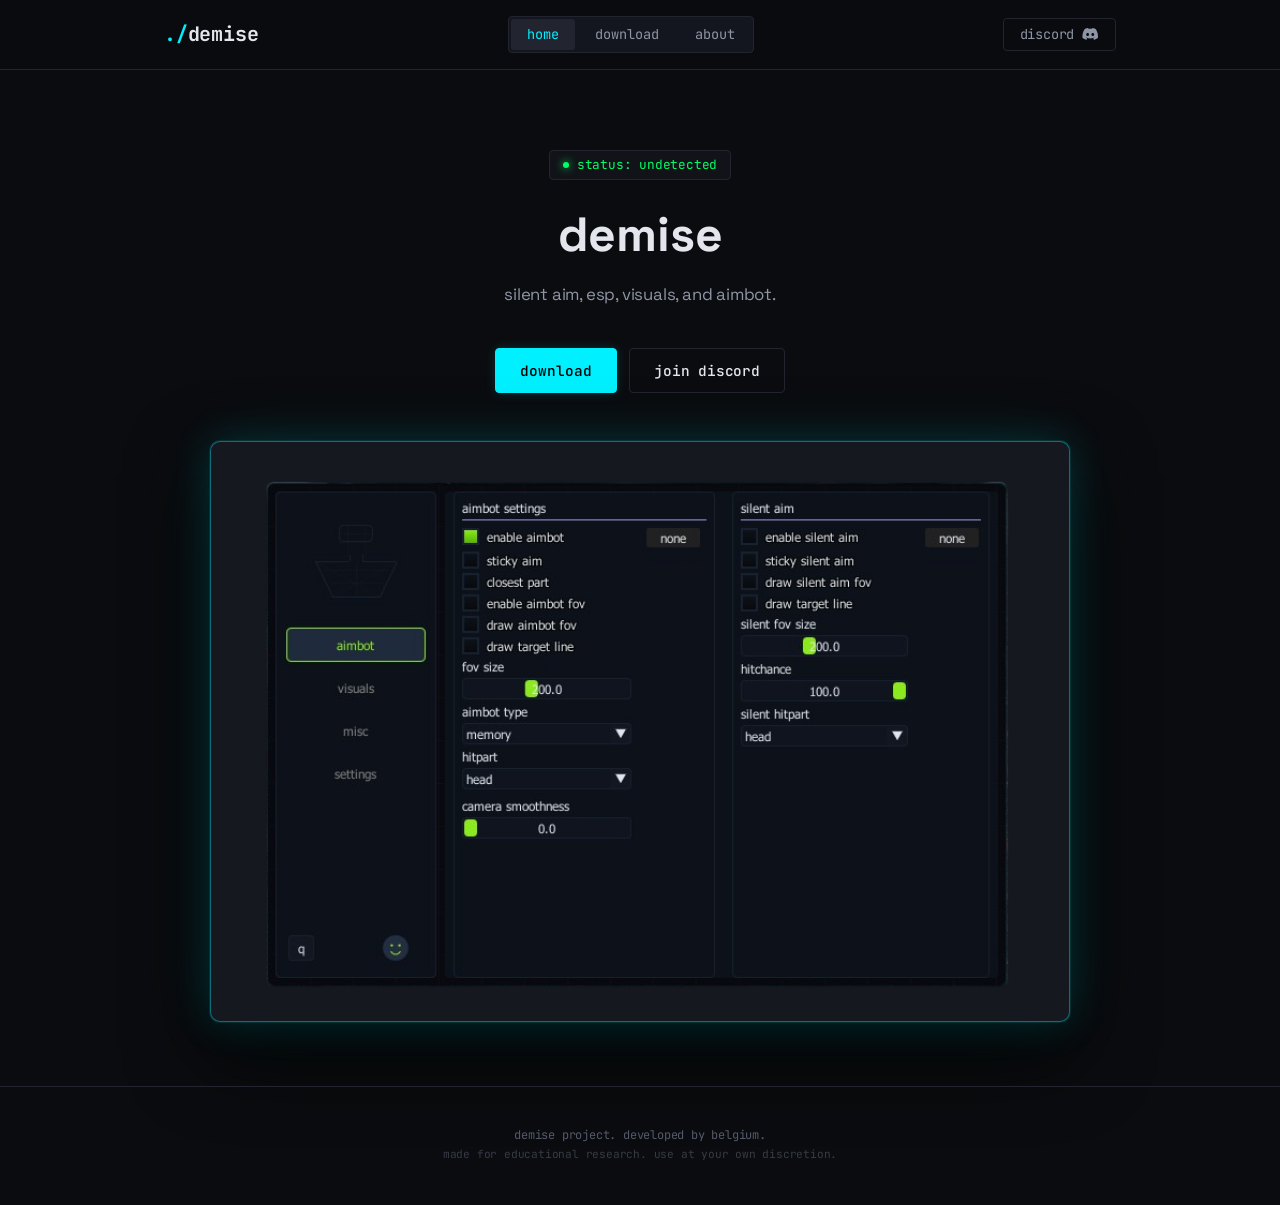
==== index.html @ ccf8f7ba "Add files via upload" ====
<!DOCTYPE html>
<html lang="en">
<head>
  <meta charset="UTF-8">
  <meta name="viewport" content="width=device-width, initial-scale=1.0">
  <title>demise | free external</title>
  <!-- Google Fonts -->
  <link rel="preconnect" href="https://fonts.googleapis.com">
  <link rel="preconnect" href="https://fonts.gstatic.com" crossorigin>
  <link href="https://fonts.googleapis.com/css2?family=JetBrains+Mono:wght@300;400;500;700&family=Space+Grotesk:wght@400;600;700&display=swap" rel="stylesheet">
  <!-- FontAwesome for icons (used sparingly) -->
  <link rel="stylesheet" href="https://cdnjs.cloudflare.com/ajax/libs/font-awesome/6.4.0/css/all.min.css">
  <link rel="stylesheet" href="style.css">
</head>
<body>

  <!-- Minimal Header -->
  <header class="navbar">
    <div class="nav-container">
      <div class="logo">demise</div>
      <nav class="nav-links">
        <button class="nav-tab active" data-tab="home">home</button>
        <button class="nav-tab" data-tab="download">download</button>
        <button class="nav-tab" data-tab="developer">about</button>
      </nav>
      <div class="nav-actions">
        <a href="https://discord.gg/KuSTGeyHEM" target="_blank" class="discord-link-nav">
          discord <i class="fa-brands fa-discord"></i>
        </a>
      </div>
    </div>
  </header>

  <!-- Main Workspace -->
  <main class="content-container">

    <!-- HOME TAB -->
    <section id="home" class="tab-content active">
      <div class="hero-stack">
        <div class="hero-text">
          <div class="status-pill">
            <span class="pulse-dot"></span> status: undetected
          </div>
          <h1 class="hero-title">demise</h1>
          <p class="hero-desc">
            silent aim, esp, visuals, and aimbot.
          </p>
          <div class="hero-buttons">
            <button class="btn btn-primary" onclick="switchTab('download')">
              download
            </button>
            <a href="https://discord.gg/KuSTGeyHEM" target="_blank" class="btn btn-secondary">
              join discord
            </a>
          </div>
        </div>

        <!-- Actual Cheat Menu Screenshot -->
        <div class="menu-showcase">
          <div class="menu-screenshot-wrap">
            <img src="menu.png" alt="demise cheat menu" class="menu-screenshot" />
          </div>
        </div>
      </div>
    </section>

    <!-- DOWNLOAD TAB -->
    <section id="download" class="tab-content">
      <div class="download-layout">
        <h2 class="section-heading">download</h2>
        
        <div class="download-box">
          <div class="download-main">
            <h3>demise-loader.exe</h3>
            <p class="meta">source: github | target: windows 10 / 11</p>
            
            <div class="dl-actions">
              <a href="https://github.com/d-emise/demise-fr/archive/refs/heads/main.zip" class="btn btn-primary btn-large">
                download (.zip)
              </a>
            </div>
            
            <div class="alert-box">
              <strong>heads up:</strong> overlays read game memory, so windows defender or antivirus will probably flag this as a false positive. just run it as admin or add an exclusion if it eats the file.
            </div>
          </div>

          <div class="guide-box">
            <h3>how to run:</h3>
            <ol class="guide-list">
              <li>grab the exe from the download button.</li>
              <li>run it as administrator so the overlay can draw properly.</li>
              <li>join the discord to get configurations and share settings.</li>
            </ol>
          </div>
        </div>
      </div>
    </section>

    <!-- DEVELOPER TAB -->
    <section id="developer" class="tab-content">
      <div class="developer-layout">
        <h2 class="section-heading">about</h2>
        
        <div class="dev-card">
          <div class="dev-main-text">
            <p>hey, i'm <strong>belgium</strong>.</p>
            <p>
              i've been coding for a while. made a bunch of scripts in the past, mostly for trident survival.
            </p>
            <p>
              i wanted to make a free external because i think paid everything is so stupid. charging monthly subscriptions for basic externals is so gay
            </p>
            <p>
              demise is completely free and keyless. if you want configs or want to check if the cheat is updated, join the discord.
            </p>
            <div class="dev-cta">
              <a href="https://discord.gg/KuSTGeyHEM" target="_blank" class="btn btn-primary">
                join discord
              </a>
            </div>
          </div>
        </div>
      </div>
    </section>

  </main>

  <!-- Footer -->
  <footer>
    <div class="footer-wrap">
      <p>demise project. developed by belgium.</p>
      <p class="fineprint">made for educational research. use at your own discretion.</p>
    </div>
  </footer>

  <script src="app.js"></script>
</body>
</html>
---- style.css ----
/* Developer-themed styling for demise */

:root {
  --bg-color: #0b0c0f;
  --panel-bg: #121318;
  --border-color: #222530;
  --border-focus: #00f0ff;
  
  --text-primary: #e3e6ed;
  --text-secondary: #8e95a5;
  --text-muted: #535a6b;
  
  --color-cyan: #00f0ff;
  --color-purple: #bd5cff;
  --color-green: #00ff66;
  --color-red: #ff3366;
  
  --font-mono: 'JetBrains Mono', monospace;
  --font-sans: 'Space Grotesk', sans-serif;
  --transition-fast: all 0.15s ease-out;
}

/* Reset */
* {
  margin: 0;
  padding: 0;
  box-sizing: border-box;
}

body {
  background-color: var(--bg-color);
  color: var(--text-primary);
  font-family: var(--font-sans);
  min-height: 100vh;
  display: flex;
  flex-direction: column;
  position: relative;
  letter-spacing: -0.2px;
}

/* Scrollbar */
::-webkit-scrollbar {
  width: 6px;
  height: 6px;
}
::-webkit-scrollbar-track {
  background: var(--bg-color);
}
::-webkit-scrollbar-thumb {
  background: var(--border-color);
  border-radius: 2px;
}
::-webkit-scrollbar-thumb:hover {
  background: var(--color-cyan);
}

/* Navbar */
.navbar {
  border-bottom: 1px solid var(--border-color);
  background: rgba(11, 12, 15, 0.9);
  backdrop-filter: blur(8px);
  position: sticky;
  top: 0;
  z-index: 100;
  padding: 1rem 0;
}

.nav-container {
  max-width: 1000px;
  margin: 0 auto;
  padding: 0 1.5rem;
  display: flex;
  align-items: center;
  justify-content: space-between;
}

.logo {
  font-family: var(--font-mono);
  font-weight: 700;
  font-size: 1.25rem;
  color: var(--text-primary);
  text-transform: lowercase;
}

.logo::before {
  content: "./";
  color: var(--color-cyan);
}

.nav-links {
  display: flex;
  gap: 0.25rem;
  background: #14161f;
  border: 1px solid var(--border-color);
  border-radius: 4px;
  padding: 2px;
}

.nav-tab {
  background: transparent;
  border: none;
  color: var(--text-secondary);
  font-family: var(--font-mono);
  font-size: 0.85rem;
  padding: 0.4rem 1rem;
  border-radius: 3px;
  cursor: pointer;
  transition: var(--transition-fast);
}

.nav-tab:hover {
  color: var(--text-primary);
  background: rgba(255, 255, 255, 0.02);
}

.nav-tab.active {
  background: var(--border-color);
  color: var(--color-cyan);
}

.discord-link-nav {
  font-family: var(--font-mono);
  font-size: 0.85rem;
  color: var(--text-secondary);
  text-decoration: none;
  display: inline-flex;
  align-items: center;
  gap: 0.5rem;
  border: 1px solid var(--border-color);
  padding: 0.4rem 1rem;
  border-radius: 4px;
  transition: var(--transition-fast);
}

.discord-link-nav:hover {
  border-color: var(--color-cyan);
  color: var(--color-cyan);
}

/* Container */
.content-container {
  max-width: 1000px;
  margin: 3rem auto;
  padding: 0 1.5rem;
  width: 100%;
  flex: 1;
}

/* Tab contents */
.tab-content {
  display: none;
}

.tab-content.active {
  display: block;
}

/* Utilities */
.text-green { color: var(--color-green); }
.text-cyan { color: var(--color-cyan); }
.text-purple { color: var(--color-purple); }

/* Buttons */
.btn {
  font-family: var(--font-mono);
  font-size: 0.9rem;
  font-weight: 500;
  text-decoration: none;
  padding: 0.75rem 1.5rem;
  border-radius: 4px;
  cursor: pointer;
  display: inline-flex;
  align-items: center;
  justify-content: center;
  transition: var(--transition-fast);
}

.btn-primary {
  background: var(--color-cyan);
  color: #000;
  border: 1px solid var(--color-cyan);
  box-shadow: 0 0 12px rgba(0, 240, 255, 0.15);
}

.btn-primary:hover {
  background: transparent;
  color: var(--color-cyan);
  box-shadow: 0 0 16px rgba(0, 240, 255, 0.3);
}

.btn-secondary {
  background: transparent;
  color: var(--text-primary);
  border: 1px solid var(--border-color);
}

.btn-secondary:hover {
  border-color: var(--text-primary);
}

.btn-large {
  width: 100%;
  padding: 1rem;
  font-size: 1rem;
  text-transform: lowercase;
}

/* Status badge/pill */
.status-pill {
  font-family: var(--font-mono);
  display: inline-flex;
  align-items: center;
  gap: 0.5rem;
  border: 1px solid var(--border-color);
  background: #121318;
  padding: 0.35rem 0.8rem;
  font-size: 0.8rem;
  border-radius: 4px;
  color: var(--color-green);
  margin-bottom: 1.5rem;
}

.pulse-dot {
  width: 6px;
  height: 6px;
  border-radius: 50%;
  background-color: var(--color-green);
  box-shadow: 0 0 8px var(--color-green);
  animation: pulse-dot 1.5s infinite;
}

@keyframes pulse-dot {
  0%, 100% { opacity: 0.6; }
  50% { opacity: 1; }
}

/* ==========================================================================
   HOME TAB STYLING
   ========================================================================== */
.hero-stack {
  display: flex;
  flex-direction: column;
  align-items: center;
  gap: 3rem;
  padding: 2rem 0 1rem;
}

.hero-text {
  text-align: center;
  max-width: 560px;
}

.hero-title {
  font-family: var(--font-sans);
  font-size: 3rem;
  font-weight: 700;
  margin-bottom: 1rem;
  color: var(--text-primary);
}

.hero-desc {
  font-size: 1.05rem;
  line-height: 1.6;
  color: var(--text-secondary);
  margin-bottom: 2.5rem;
}

.hero-buttons {
  display: flex;
  gap: 0.75rem;
  justify-content: center;
}

/* Menu Screenshot Showcase */
.menu-showcase {
  width: 100%;
  display: flex;
  justify-content: center;
}

.menu-screenshot-wrap {
  width: 100%;
  max-width: 860px;
  border-radius: 10px;
  border: 1.5px solid rgba(0, 240, 255, 0.4);
  background: #16181f;
  padding: 12px;
  box-shadow:
    0 0 0 1px rgba(0, 240, 255, 0.1),
    0 0 40px rgba(0, 240, 255, 0.15),
    0 0 80px rgba(0, 240, 255, 0.07),
    0 30px 80px rgba(0, 0, 0, 0.9);
  transition: box-shadow 0.35s ease, border-color 0.35s ease;
}

.menu-screenshot-wrap:hover {
  border-color: rgba(0, 240, 255, 0.75);
  box-shadow:
    0 0 0 1px rgba(0, 240, 255, 0.25),
    0 0 50px rgba(0, 240, 255, 0.28),
    0 0 100px rgba(0, 240, 255, 0.12),
    0 30px 80px rgba(0, 0, 0, 0.9);
}

.menu-screenshot {
  width: 100%;
  display: block;
  border-radius: 6px;
  image-rendering: auto;
}

/* ==========================================================================
   DOWNLOAD TAB STYLING
   ========================================================================== */
.section-heading {
  font-family: var(--font-sans);
  font-size: 2rem;
  font-weight: 700;
  margin-bottom: 2rem;
  color: var(--text-primary);
}

.section-heading::before {
  content: "# ";
  color: var(--color-purple);
}

.download-box {
  display: grid;
  grid-template-columns: 1.1fr 0.9fr;
  gap: 2.5rem;
}

.download-main {
  background: var(--panel-bg);
  border: 1px solid var(--border-color);
  border-radius: 4px;
  padding: 2rem;
}

.download-main h3 {
  font-family: var(--font-mono);
  font-size: 1.15rem;
  margin-bottom: 0.25rem;
}

.download-main .meta {
  font-family: var(--font-mono);
  font-size: 0.75rem;
  color: var(--text-muted);
  margin-bottom: 2rem;
}

.dl-actions {
  margin-bottom: 2rem;
}

.alert-box {
  font-size: 0.85rem;
  color: var(--text-secondary);
  line-height: 1.6;
  border-left: 2px solid var(--color-red);
  background: rgba(255, 51, 102, 0.02);
  padding: 1rem;
  border-radius: 2px;
}

.alert-box strong {
  color: var(--color-red);
  font-family: var(--font-mono);
}

.guide-box {
  background: #111216;
  border: 1px solid var(--border-color);
  border-radius: 4px;
  padding: 2rem;
}

.guide-box h3 {
  font-family: var(--font-mono);
  font-size: 0.95rem;
  color: var(--color-purple);
  margin-bottom: 1.5rem;
}

.guide-list {
  padding-left: 1.2rem;
  font-size: 0.9rem;
  line-height: 1.8;
  color: var(--text-secondary);
}

.guide-list li {
  margin-bottom: 1rem;
}


/* ==========================================================================
   DEVELOPER TAB STYLING
   ========================================================================== */
.dev-card {
  max-width: 650px;
}

.dev-main-text p {
  font-size: 1.05rem;
  line-height: 1.7;
  color: var(--text-secondary);
  margin-bottom: 1.5rem;
}

.dev-cta {
  margin-top: 2rem;
}


/* ==========================================================================
   FOOTER
   ========================================================================== */
footer {
  border-top: 1px solid var(--border-color);
  padding: 2.5rem 0;
  margin-top: auto;
  font-family: var(--font-mono);
}

.footer-wrap {
  max-width: 1000px;
  margin: 0 auto;
  padding: 0 1.5rem;
  text-align: center;
  font-size: 0.75rem;
  color: var(--text-muted);
}

.footer-wrap p {
  margin-bottom: 0.25rem;
}

.fineprint {
  font-size: 0.7rem;
  opacity: 0.6;
}


/* ==========================================================================
   RESPONSIVE DESIGN
   ========================================================================== */
@media (max-width: 900px) {
  .menu-screenshot-wrap {
    padding: 8px;
  }

  .download-box {
    grid-template-columns: 1fr;
  }
  
  .dev-card {
    grid-template-columns: 1fr;
    gap: 2rem;
  }
  
}

@media (max-width: 600px) {
  .nav-container {
    flex-direction: column;
    gap: 0.75rem;
  }
  
  .navbar {
    padding: 0.75rem 0;
  }
}
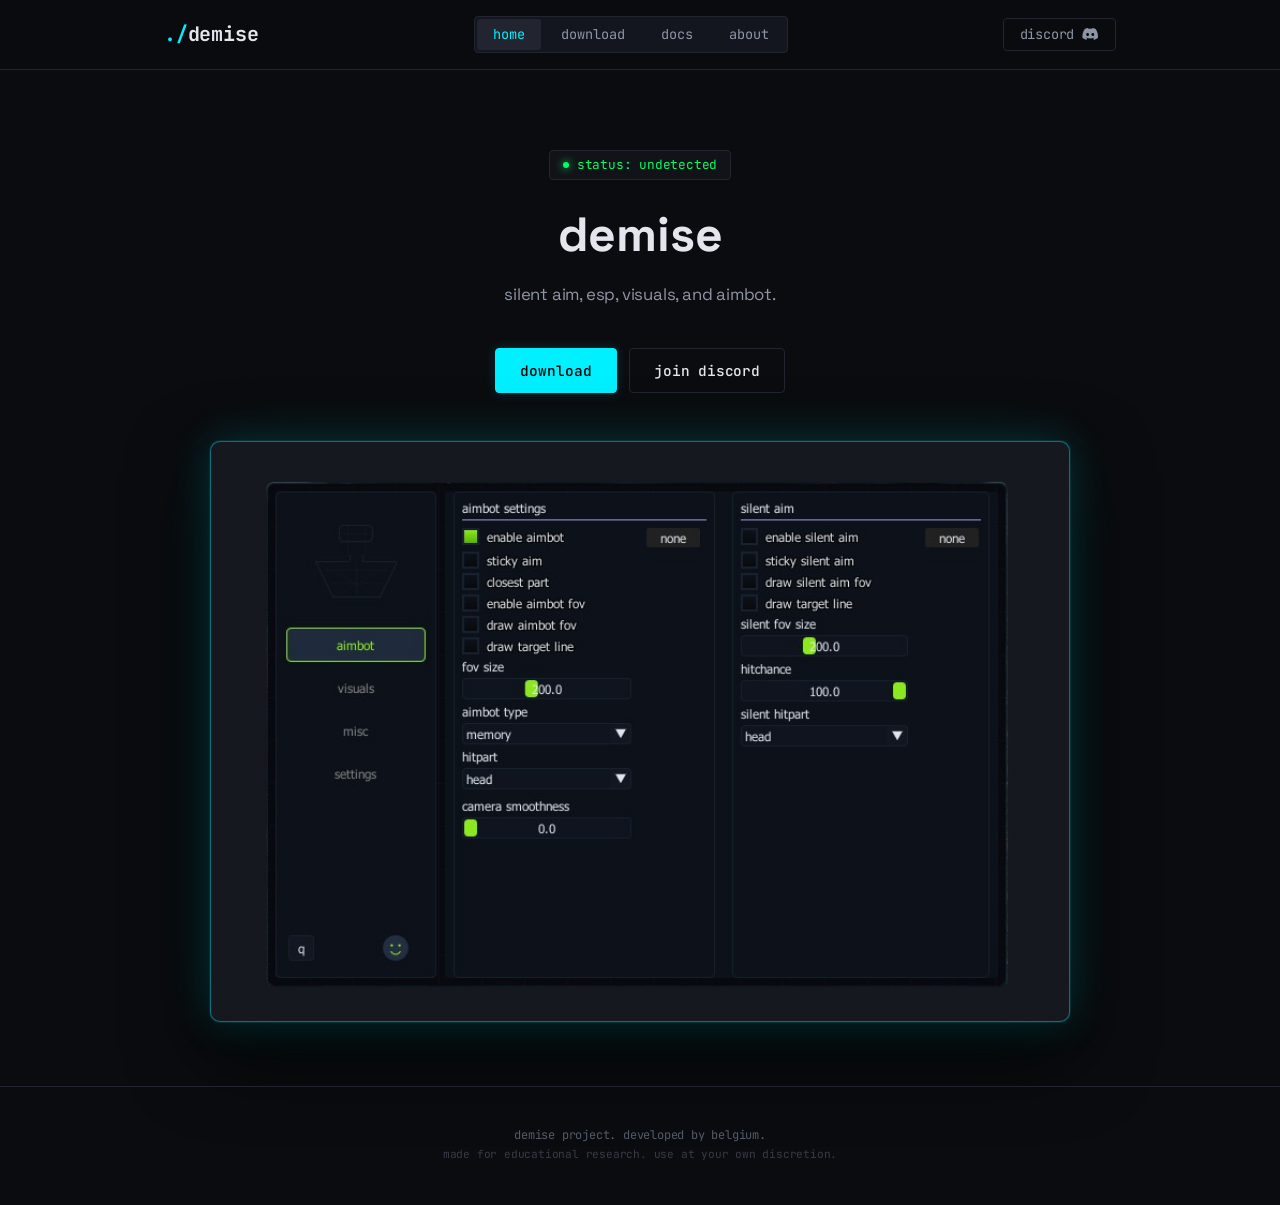
==== commit dc22b40a: "Add files via upload" ====
--- a/index.html
+++ b/index.html
@@ -21,6 +21,7 @@
       <nav class="nav-links">
         <button class="nav-tab active" data-tab="home">home</button>
         <button class="nav-tab" data-tab="download">download</button>
+        <button class="nav-tab" data-tab="docs">docs</button>
         <button class="nav-tab" data-tab="developer">about</button>
       </nav>
       <div class="nav-actions">
@@ -71,12 +72,12 @@
         
         <div class="download-box">
           <div class="download-main">
-            <h3>demise-loader.exe</h3>
+            <h3>demise_bootstrapper.exe</h3>
             <p class="meta">source: github | target: windows 10 / 11</p>
             
             <div class="dl-actions">
-              <a href="https://github.com/d-emise/demise-fr/archive/refs/heads/main.zip" class="btn btn-primary btn-large">
-                download (.zip)
+              <a href="https://github.com/d-emise/bootstrappaaa/raw/main/demise_bootstrapper.exe" class="btn btn-primary btn-large">
+                download (.exe)
               </a>
             </div>
             
@@ -93,6 +94,432 @@
               <li>join the discord to get configurations and share settings.</li>
             </ol>
           </div>
+        </div>
+      </div>
+    </section>
+
+    <!-- DOCS TAB -->
+    <section id="docs" class="tab-content">
+      <div class="docs-layout">
+        <!-- Sidebar Navigation -->
+        <aside class="docs-sidebar">
+          <ul class="docs-menu">
+            <li><button class="docs-sidebar-link active" data-section="intro">introduction</button></li>
+            <li><button class="docs-sidebar-link" data-section="callbacks">render loop</button></li>
+            <li><button class="docs-sidebar-link" data-section="drawing">drawing api</button></li>
+            <li><button class="docs-sidebar-link" data-section="imgui">imgui ui</button></li>
+            <li><button class="docs-sidebar-link" data-section="variables">cheat vars</button></li>
+            <li><button class="docs-sidebar-link" data-section="sdk">roblox sdk</button></li>
+            <li><button class="docs-sidebar-link" data-section="utils">utility functions</button></li>
+            <li><button class="docs-sidebar-link" data-section="customesp">custom esp guide</button></li>
+          </ul>
+        </aside>
+
+        <!-- Main Content Area -->
+        <div class="docs-body">
+          <section id="doc-intro" class="doc-section active">
+            <h2>introduction</h2>
+            <p>welcome to the demise scripting docs. this guide is here to show you how to write custom lua scripts to hook into the demise overlay, draw screen visuals, or build your own menu layouts.</p>
+            <p>the executor runs local lua 5.4 inside our rendering engine. since demise is an external cheat, it doesn't touch or inject into game memory directly. instead, it runs in a transparent window overlaid on top of your game, which keeps things much safer.</p>
+            
+            <div class="docs-note">
+              <strong>heads up:</strong> lua is case-sensitive. <code>aimbot.enabled</code> works, but <code>Aimbot.Enabled</code> will give you a nil error. since the entire api is lowercase, write all your code in lowercase.
+            </div>
+
+            <h3>how to run your first script:</h3>
+            <ol>
+              <li>open the cheat menu and click on the <code>lua</code> tab.</li>
+              <li>type: <code>print('hello from demise')</code> in the editor window.</li>
+              <li>click the <code>execute</code> button.</li>
+              <li>look at the <code>console</code> tab at the bottom to check the output logs.</li>
+            </ol>
+
+            <div class="docs-warning">
+              <strong>errors:</strong> if your code breaks, check the console. it will tell you the exact line number where the script failed (like <code>attempt to index a nil value</code>). read the error, it usually tells you exactly what you messed up.
+            </div>
+          </section>
+
+          <section id="doc-callbacks" class="doc-section">
+            <h2>render loop</h2>
+            <p>if you just execute a normal script, it runs once from top to bottom and stops immediately. to draw a crosshair, keep an esp box tracked on players, or show an interactive window, your code has to run continuously.</p>
+            <p>we use <code>on_render</code> to register a callback function that runs every frame (60+ times a second) when the overlay updates.</p>
+
+            <h3><code>on_render(callback_function)</code></h3>
+            <p>registers your function to run every frame. the cheat automatically clears the old callback whenever you click execute again, so you don't pile up background loops.</p>
+
+            <div class="docs-note">
+              <strong>critical concept: variable scope</strong><br>
+              if you define a variable <i>inside</i> your render function, it gets reset to its starting value 60 times a second. to keep track of counters, states, or toggles, you <strong>must</strong> define them <i>outside</i> the render loop.
+            </div>
+
+            <h3>bad vs good examples:</h3>
+            <p>don't do this (resets count to 0 every single frame):</p>
+            <pre><code>-- wrong way:
+on_render(function()
+    local count = 0
+    count = count + 1
+    draw_text("count: " .. tostring(count), 50, 100, color.fromRGB(255, 255, 255))
+end)</code></pre>
+
+            <p>do this instead (retains value correctly):</p>
+            <pre><code>-- right way:
+local count = 0
+on_render(function()
+    count = count + 1
+    draw_text("count: " .. tostring(count), 50, 100, color.fromRGB(255, 255, 255))
+end)</code></pre>
+
+            <div class="docs-warning">
+              <strong>performance warning:</strong> do not write heavy loops or recursive lookups inside <code>on_render</code>. searching the entire game tree every frame will lag the overlay frame rate. keep your render loop clean.
+            </div>
+          </section>
+
+          <section id="doc-drawing" class="doc-section">
+            <h2>drawing api</h2>
+            <p>the drawing api lets you paint 2d graphics directly on the screen overlay. coordinates start at <code>(0,0)</code> in the top-left corner of your display monitor. x goes right, and y goes down.</p>
+            <p>colors use the rgb/rgba format: <code>color.fromRGB(r, g, b, [a])</code> where each channel is a value from 0 to 255. alpha <code>a</code> is optional and defaults to 255 (fully solid).</p>
+
+            <h3>available drawing functions:</h3>
+            
+            <table class="docs-table">
+              <thead>
+                <tr>
+                  <th>function</th>
+                  <th>arguments</th>
+                  <th>description</th>
+                </tr>
+              </thead>
+              <tbody>
+                <tr>
+                  <td><code>draw_line</code></td>
+                  <td><code>x1, y1, x2, y2, color, [thickness]</code></td>
+                  <td>draws a line between two screen points. thickness defaults to 1.0.</td>
+                </tr>
+                <tr>
+                  <td><code>draw_rect</code></td>
+                  <td><code>x, y, w, h, color, [thickness]</code></td>
+                  <td>draws a hollow box outline at (x,y) with width w and height h.</td>
+                </tr>
+                <tr>
+                  <td><code>draw_rect_filled</code></td>
+                  <td><code>x, y, w, h, color</code></td>
+                  <td>draws a solid filled box. useful for custom backgrounds.</td>
+                </tr>
+                <tr>
+                  <td><code>draw_circle</code></td>
+                  <td><code>x, y, radius, color, [segments], [thickness]</code></td>
+                  <td>draws a circle outline. use 32 or 64 segments so it looks round.</td>
+                </tr>
+                <tr>
+                  <td><code>draw_text</code></td>
+                  <td><code>text, x, y, color, [size]</code></td>
+                  <td>draws text. size is a float scale (default is 13.0).</td>
+                </tr>
+              </tbody>
+            </table>
+
+            <h3>example: drawing a center crosshair</h3>
+            <p>this script grabs the screen size, finds the center, and draws a small custom crosshairs overlay:</p>
+            <pre><code>on_render(function()
+    local w, h = get_screen_size()
+    local cx, cy = w / 2, h / 2
+    local green = color.fromRGB(0, 255, 66)
+    
+    -- draw cross lines (horizontal & vertical)
+    draw_line(cx - 8, cy, cx + 8, cy, green, 1.5)
+    draw_line(cx, cy - 8, cx, cy + 8, green, 1.5)
+end)</code></pre>
+          </section>
+
+          <section id="doc-imgui" class="doc-section">
+            <h2>imgui ui</h2>
+            <p>imgui is an immediate-mode ui library. unlike standard ui where you create elements and keep state references, immediate-mode ui is declared and redrawn from scratch every single frame inside your render callback.</p>
+            <p>if the code runs, the widget displays. if it doesn't, it vanishes. this makes scripting menus incredibly fast.</p>
+
+            <h3>how widgets return data:</h3>
+            <ul>
+              <li><code>imgui.button("label")</code>: returns <code>true</code> only on the frame it is clicked.</li>
+              <li><code>imgui.checkbox("label", state)</code>: returns the new state (boolean). you <strong>must</strong> assign this back to your toggle variable to update it.</li>
+              <li><code>imgui.slider_float("label", val, min, max)</code>: returns the new float value.</li>
+              <li><code>imgui.slider_int("label", val, min, max)</code>: returns the new integer value.</li>
+            </ul>
+
+            <div class="docs-note">
+              <strong>state saving:</strong> remember to store variables outside the render loop so they don't reset when the ui checks them every frame.
+            </div>
+
+            <h3>imgui functions:</h3>
+            <ul>
+              <li><code>imgui.begin_window(name)</code>: starts a new window container. returns true if open.</li>
+              <li><code>imgui.end_window()</code>: closes the current window container. must match begin.</li>
+              <li><code>imgui.text(label)</code>: prints a simple string in the window.</li>
+              <li><code>imgui.same_line()</code>: places the next widget next to the current one on the same line.</li>
+              <li><code>imgui.separator()</code>: draws a clean separation line.</li>
+            </ul>
+
+            <h3>example: custom cheat control window</h3>
+            <p>this script pops up a custom gui window that lets you toggle and scale cheat settings on the fly:</p>
+            <pre><code>local aim_state = false
+local fov_value = 100.0
+
+on_render(function()
+    imgui.begin_window("my test menu")
+    
+    -- capture the returns to update variables
+    aim_state = imgui.checkbox("toggle aimbot", aim_state)
+    fov_value = imgui.slider_float("fov setting", fov_value, 20.0, 300.0)
+    
+    -- write directly to the cheat variables
+    aimbot.enabled = aim_state
+    aimbot.fov = fov_value
+    
+    imgui.separator()
+    imgui.text("current aimbot state: " .. tostring(aimbot.enabled))
+    
+    imgui.end_window()
+end)</code></pre>
+          </section>
+
+          <section id="doc-variables" class="doc-section">
+            <h2>cheat vars</h2>
+            <p>you can read or write internal cheat settings directly using global tables. this lets your custom scripts toggle features or tweak settings dynamically.</p>
+
+            <h3>aimbot variables:</h3>
+            <table class="docs-table">
+              <thead>
+                <tr>
+                  <th>variable</th>
+                  <th>type</th>
+                  <th>description</th>
+                </tr>
+              </thead>
+              <tbody>
+                <tr>
+                  <td><code>aimbot.enabled</code></td>
+                  <td>boolean</td>
+                  <td>toggles aimbot on or off.</td>
+                </tr>
+                <tr>
+                  <td><code>aimbot.aim_type</code></td>
+                  <td>integer</td>
+                  <td><code>0</code> for mouse, <code>1</code> for silent aim.</td>
+                </tr>
+                <tr>
+                  <td><code>aimbot.hitbox</code></td>
+                  <td>integer</td>
+                  <td>target part index (<code>0</code> head, <code>1</code> torso, etc.).</td>
+                </tr>
+                <tr>
+                  <td><code>aimbot.hitchance</code></td>
+                  <td>float</td>
+                  <td>hit probability percentage (0.0 to 100.0).</td>
+                </tr>
+                <tr>
+                  <td><code>aimbot.prediction</code></td>
+                  <td>boolean</td>
+                  <td>toggles aim prediction for moving targets.</td>
+                </tr>
+                <tr>
+                  <td><code>aimbot.fov</code></td>
+                  <td>float</td>
+                  <td>size of the aimbot fov circle in pixels.</td>
+                </tr>
+                <tr>
+                  <td><code>aimbot.smoothing_value</code></td>
+                  <td>float</td>
+                  <td>mouse movement damping / smoothing.</td>
+                </tr>
+                <tr>
+                  <td><code>aimbot.target_name</code></td>
+                  <td>string (read-only)</td>
+                  <td>name of the currently targeted player.</td>
+                </tr>
+                <tr>
+                  <td><code>aimbot.has_target</code></td>
+                  <td>boolean (read-only)</td>
+                  <td>returns true if locked onto someone.</td>
+                </tr>
+              </tbody>
+            </table>
+
+            <h3>esp variables:</h3>
+            <ul>
+              <li><code>esp.enabled</code> (boolean): master visual switch.</li>
+              <li><code>esp.box</code> (boolean): toggles 2d box outline.</li>
+              <li><code>esp.name</code> (boolean): toggles player name tags.</li>
+              <li><code>esp.distance</code> (boolean): toggles distance logs.</li>
+              <li><code>esp.health_bar</code> (boolean): toggles health indicators.</li>
+              <li><code>esp.chams</code> (boolean): toggles filled player outlines.</li>
+              <li><code>esp.skeleton</code> (boolean): toggles skeleton bone lines.</li>
+              <li><code>esp.tracers</code> (boolean): toggles screen-bottom tracers.</li>
+            </ul>
+
+            <h3>movement variables:</h3>
+            <ul>
+              <li><code>movement.fly</code> (boolean): toggles fly mode.</li>
+              <li><code>movement.fly_speed</code> (float): fly velocity multiplier.</li>
+              <li><code>movement.noclip</code> (boolean): toggles character clipping.</li>
+            </ul>
+
+            <h3>example: hotkey toggle for fly mode</h3>
+            <p>this script checks if you press the <kbd>f</kbd> key and toggles fly mode on or off instantly:</p>
+            <pre><code>local fly_state = false
+local was_pressed = false
+
+on_render(function()
+    local is_pressed = is_key_down(0x46) -- 0x46 is the 'F' key
+    
+    -- detect the key down edge transition
+    if is_pressed and not was_pressed then
+        fly_state = not fly_state
+        movement.fly = fly_state
+        print("fly toggled: " .. tostring(fly_state))
+    end
+    was_pressed = is_pressed
+end)</code></pre>
+          </section>
+
+          <section id="doc-sdk" class="doc-section">
+            <h2>roblox sdk</h2>
+            <p>the roblox sdk wraps physical game objects (parts, workspaces, characters) as lua instances. the main entry point is the global object <code>game</code>.</p>
+            
+            <h3>instance properties:</h3>
+            <ul>
+              <li><code>inst.name</code> (string): name of the instance.</li>
+              <li><code>inst.class</code> (string): the exact engine class type (e.g. <code>"Part"</code>, <code>"Model"</code>).</li>
+              <li><code>inst.parent</code> (instance): parent object.</li>
+              <li><code>inst.children</code> (table): array of child instances inside this object.</li>
+              <li><code>inst.position</code> (vector3): 3d workspace coordinate (only if it's a part/model).</li>
+              <li><code>inst.is_valid</code> (boolean): returns false if the object has been destroyed or unloaded.</li>
+            </ul>
+
+            <div class="docs-warning">
+              <strong>crash prevention:</strong> roblox instances are dynamically created and destroyed. trying to read properties or call methods on an invalid instance will throw a script error or crash the overlay. always verify <code>inst.is_valid</code> first!
+            </div>
+
+            <h3>finding child elements:</h3>
+            <ul>
+              <li><code>inst:find_first_child(name)</code>: returns direct child matching the given name.</li>
+              <li><code>inst:find_first_child_of_class(classname)</code>: returns first child matching the class name.</li>
+            </ul>
+
+            <h3>casting instances with `as_humanoid()` / `as_player()`</h3>
+            <p>when you fetch generic instances from the game tree, they do not expose specific properties (like player character models or humanoid health states) by default. you must explicitly cast them first:</p>
+            <pre><code>local hum_inst = char:find_first_child_of_class("Humanoid")
+if hum_inst and hum_inst.is_valid then
+    -- cast the generic instance so you can access health
+    local humanoid = hum_inst:as_humanoid()
+    print("npc health: " .. humanoid.health)
+end</code></pre>
+          </section>
+
+          <section id="doc-utils" class="doc-section">
+            <h2>utility functions</h2>
+            <p>handy functions for viewport translations, keystroke queries, and local player references.</p>
+
+            <h3><code>get_screen_size()</code></h3>
+            <p>returns the width and height of the display monitor in pixels.</p>
+            <pre><code>local w, h = get_screen_size()</code></pre>
+
+            <h3><code>world_to_screen(vector3)</code></h3>
+            <p>translates a 3d coordinate from the game world into a 2d screen point. returns a vector2. if the coordinate is behind the camera view, it returns negative pixel positions.</p>
+            <pre><code>local point_2d = world_to_screen(part.position)
+if point_2d.x > 0 and point_2d.y > 0 then
+    -- draw on screen position
+end</code></pre>
+
+            <h3><code>is_key_down(vk_code)</code></h3>
+            <p>returns true if the key is held down. uses standard virtual key codes:</p>
+            <table class="docs-table">
+              <thead>
+                <tr>
+                  <th>key</th>
+                  <th>virtual keycode</th>
+                </tr>
+              </thead>
+              <tbody>
+                <tr>
+                  <td>left mouse click</td>
+                  <td><code>0x01</code></td>
+                </tr>
+                <tr>
+                  <td>right mouse click</td>
+                  <td><code>0x02</code></td>
+                </tr>
+                <tr>
+                  <td>shift key</td>
+                  <td><code>0x10</code></td>
+                </tr>
+                <tr>
+                  <td>ctrl key</td>
+                  <td><code>0x11</code></td>
+                </tr>
+                <tr>
+                  <td>spacebar</td>
+                  <td><code>0x20</code></td>
+                </tr>
+                <tr>
+                  <td><kbd>f</kbd> key</td>
+                  <td><code>0x46</code></td>
+                </tr>
+                <tr>
+                  <td><kbd>x</kbd> key</td>
+                  <td><code>0x58</code></td>
+                </tr>
+              </tbody>
+            </table>
+          </section>
+
+          <section id="doc-customesp" class="doc-section">
+            <h2>custom esp guide</h2>
+            <p>here is a step-by-step guide to writing a custom esp overlay script for NPCs or specific items (like cash boxes, weapons, etc.).</p>
+            
+            <h3>step-by-step breakdown:</h3>
+            <ol>
+              <li>fetch the <code>Workspace</code> instance from <code>game</code> using <code>game:find_first_child("Workspace")</code>.</li>
+              <li>loop through its children using the <code>children</code> table.</li>
+              <li>check if the child's class is a <code>Model</code> (which includes player models and NPC models) or a <code>Part</code> (for items).</li>
+              <li>find its child part representing its physical location (like <code>HumanoidRootPart</code> or the main part).</li>
+              <li>convert its 3D position to 2D screen coordinate using <code>world_to_screen</code>.</li>
+              <li>check if it is on screen (x > 0 and y > 0) and draw graphics using <code>draw_circle</code> or <code>draw_text</code>.</li>
+            </ol>
+
+            <h3>complete npc esp script:</h3>
+            <pre><code>on_render(function()
+    local local_player = get_local_player()
+    local local_char = local_player.character
+    
+    -- get workspace
+    local workspace = game:find_first_child("Workspace")
+    if not workspace or not workspace.is_valid then return end
+    
+    -- traverse all workspace objects
+    for i, child in ipairs(workspace.children) do
+        -- make sure it's an NPC/player model, and not our own local character
+        if child.class == "Model" and child.address ~= local_char.address then
+            local humanoid = child:find_first_child_of_class("Humanoid")
+            local root_part = child:find_first_child("HumanoidRootPart")
+            
+            -- make sure target has a humanoid and root position part
+            if humanoid and root_part and root_part.is_valid then
+                -- translate 3D position to 2D screen coordinate
+                local pos_2d = world_to_screen(root_part.position)
+                
+                -- draw only if the target is visible on your screen
+                if pos_2d.x > 0 and pos_2d.y > 0 then
+                    -- draw green ESP circle overlay
+                    draw_circle(pos_2d.x, pos_2d.y, 8, color.fromRGB(0, 255, 66), 32, 1.5)
+                    
+                    -- draw text showing name and health
+                    local health = humanoid:as_humanoid().health
+                    local label = child.name .. " (" .. math.floor(health) .. " hp)"
+                    draw_text(label, pos_2d.x - 30, pos_2d.y - 25, color.fromRGB(255, 255, 255), 11.0)
+                end
+            end
+        end
+    end
+end)</code></pre>
+          </section>
         </div>
       </div>
     </section>
--- a/style.css
+++ b/style.css
@@ -473,3 +473,230 @@
     padding: 0.75rem 0;
   }
 }
+
+/* Docs Layout & Panel Styling */
+.docs-layout {
+  display: grid;
+  grid-template-columns: 220px 1fr;
+  gap: 2.5rem;
+  align-items: start;
+}
+
+.docs-sidebar {
+  position: sticky;
+  top: 90px;
+  background: var(--panel-bg);
+  border: 1px solid var(--border-color);
+  padding: 1.5rem 1rem;
+  border-radius: 4px;
+}
+
+.docs-menu {
+  list-style: none;
+  display: flex;
+  flex-direction: column;
+  gap: 0.35rem;
+}
+
+.docs-sidebar-link {
+  width: 100%;
+  text-align: left;
+  background: transparent;
+  border: none;
+  font-family: var(--font-mono);
+  font-size: 0.85rem;
+  color: var(--text-secondary);
+  text-decoration: none;
+  display: block;
+  padding: 0.5rem 0.75rem;
+  border-radius: 3px;
+  cursor: pointer;
+  border-left: 2px solid transparent;
+  transition: var(--transition-fast);
+}
+
+.docs-sidebar-link:hover {
+  color: var(--text-primary);
+  background: rgba(255, 255, 255, 0.02);
+}
+
+.docs-sidebar-link.active {
+  color: var(--color-cyan);
+  border-left-color: var(--color-cyan);
+  background: rgba(0, 240, 255, 0.03);
+}
+
+.docs-body {
+  background: var(--panel-bg);
+  border: 1px solid var(--border-color);
+  border-radius: 4px;
+  padding: 2.5rem;
+  min-height: 500px;
+}
+
+.doc-section {
+  display: none;
+  animation: fadeIn 0.2s ease-out;
+}
+
+.doc-section.active {
+  display: block;
+}
+
+@keyframes fadeIn {
+  from { opacity: 0; transform: translateY(4px); }
+  to { opacity: 1; transform: translateY(0); }
+}
+
+.docs-body h2 {
+  font-family: var(--font-sans);
+  color: var(--text-primary);
+  font-size: 1.85rem;
+  font-weight: 700;
+  margin-bottom: 1.25rem;
+  text-transform: lowercase;
+}
+
+.docs-body h2::before {
+  content: "# ";
+  color: var(--color-cyan);
+}
+
+.docs-body h3 {
+  font-family: var(--font-mono);
+  color: var(--text-primary);
+  font-size: 0.95rem;
+  font-weight: 600;
+  margin-top: 2rem;
+  margin-bottom: 0.75rem;
+}
+
+.docs-body p {
+  color: var(--text-secondary);
+  font-size: 0.95rem;
+  line-height: 1.7;
+  margin-bottom: 1.25rem;
+}
+
+.docs-body code {
+  font-family: var(--font-mono);
+  font-size: 0.85rem;
+  background: #191b24;
+  color: var(--color-cyan);
+  padding: 0.15rem 0.35rem;
+  border-radius: 3px;
+  border: 1px solid var(--border-color);
+}
+
+.docs-body pre {
+  background: #0b0c0f;
+  border: 1px solid var(--border-color);
+  padding: 1.25rem;
+  border-radius: 4px;
+  overflow-x: auto;
+  margin: 1.25rem 0;
+}
+
+.docs-body pre code {
+  background: transparent;
+  border: none;
+  padding: 0;
+  color: var(--text-primary);
+}
+
+.docs-body ul {
+  padding-left: 1.25rem;
+  margin-bottom: 1.5rem;
+}
+
+.docs-body li {
+  color: var(--text-secondary);
+  font-size: 0.92rem;
+  line-height: 1.6;
+  margin-bottom: 0.5rem;
+}
+
+.docs-body li code {
+  color: var(--color-purple);
+}
+
+/* docs specific components */
+.docs-note, .docs-warning {
+  border-left: 3px solid var(--color-cyan);
+  background: rgba(0, 240, 255, 0.02);
+  padding: 1rem;
+  margin: 1.25rem 0;
+  border-radius: 4px;
+}
+
+.docs-warning {
+  border-left-color: var(--color-red);
+  background: rgba(255, 51, 102, 0.02);
+}
+
+.docs-note p, .docs-warning p {
+  margin-bottom: 0;
+}
+
+.docs-note strong {
+  color: var(--color-cyan);
+  font-family: var(--font-mono);
+  font-weight: 600;
+}
+
+.docs-warning strong {
+  color: var(--color-red);
+  font-family: var(--font-mono);
+  font-weight: 600;
+}
+
+kbd {
+  font-family: var(--font-mono);
+  font-size: 0.75rem;
+  background: #1c1d24;
+  border: 1px solid var(--border-color);
+  border-radius: 3px;
+  padding: 0.1rem 0.35rem;
+  box-shadow: 0 1.5px 0 rgba(0,0,0,0.4);
+  color: var(--text-primary);
+}
+
+.docs-table {
+  width: 100%;
+  border-collapse: collapse;
+  margin: 1.5rem 0;
+  font-size: 0.85rem;
+}
+
+.docs-table th, .docs-table td {
+  text-align: left;
+  padding: 0.65rem 0.75rem;
+  border-bottom: 1px solid var(--border-color);
+}
+
+.docs-table th {
+  font-family: var(--font-mono);
+  color: var(--color-cyan);
+  font-weight: 600;
+  text-transform: lowercase;
+  background: rgba(255, 255, 255, 0.01);
+}
+
+.docs-table td {
+  color: var(--text-secondary);
+}
+
+.docs-table code {
+  color: var(--color-purple);
+}
+
+@media (max-width: 768px) {
+  .docs-layout {
+    grid-template-columns: 1fr;
+  }
+  .docs-sidebar {
+    position: relative;
+    top: 0;
+    height: auto;
+  }
+}
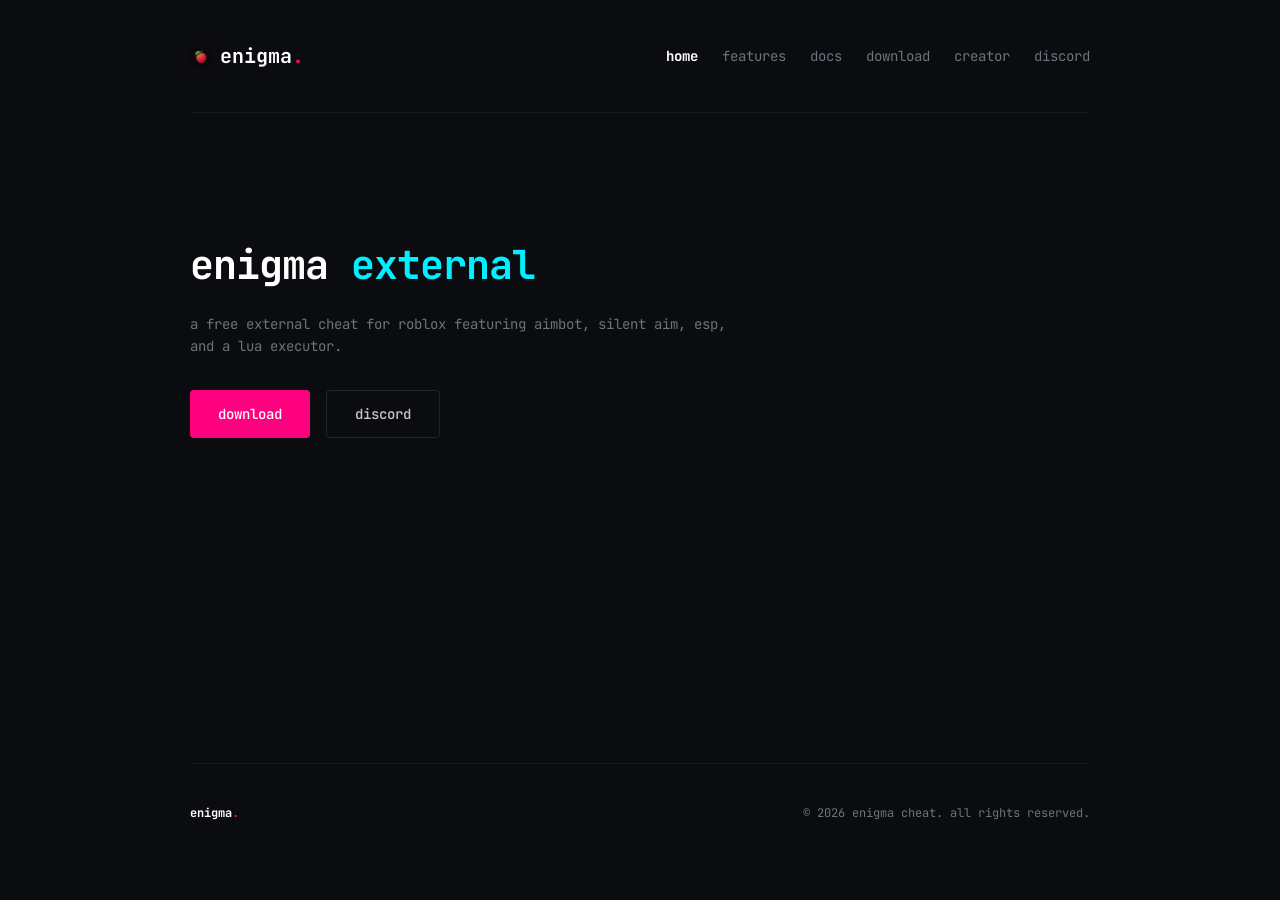
==== commit 60b43c0e: "Add files via upload" ====
--- a/index.html
+++ b/index.html
@@ -1,566 +1,646 @@
 <!DOCTYPE html>
 <html lang="en">
 <head>
-  <meta charset="UTF-8">
-  <meta name="viewport" content="width=device-width, initial-scale=1.0">
-  <title>demise | free external</title>
-  <!-- Google Fonts -->
-  <link rel="preconnect" href="https://fonts.googleapis.com">
-  <link rel="preconnect" href="https://fonts.gstatic.com" crossorigin>
-  <link href="https://fonts.googleapis.com/css2?family=JetBrains+Mono:wght@300;400;500;700&family=Space+Grotesk:wght@400;600;700&display=swap" rel="stylesheet">
-  <!-- FontAwesome for icons (used sparingly) -->
-  <link rel="stylesheet" href="https://cdnjs.cloudflare.com/ajax/libs/font-awesome/6.4.0/css/all.min.css">
-  <link rel="stylesheet" href="style.css">
+    <meta charset="UTF-8">
+    <meta name="viewport" content="width=device-width, initial-scale=1.0">
+    <title>enigma</title>
+    <link rel="icon" type="image/png" href="favicon.png">
+    <meta name="description" content="enigma is an optimized external utility for roblox featuring customizable aimbot, silent aim, and esp visuals.">
+    <link rel="preconnect" href="https://fonts.googleapis.com">
+    <link rel="preconnect" href="https://fonts.gstatic.com" crossorigin>
+    <link href="https://fonts.googleapis.com/css2?family=JetBrains+Mono:wght@300;400;500;700&display=swap" rel="stylesheet">
+    <style>
+        :root {
+            --bg: #0b0c10;
+            --panel: #14151b;
+            --accent-pink: #ff007f;
+            --accent-cyan: #00f0ff;
+            --text-main: #c5c6c7;
+            --text-muted: #6f727d;
+            --border: rgba(255, 255, 255, 0.05);
+        }
+
+        * {
+            box-sizing: border-box;
+            margin: 0;
+            padding: 0;
+        }
+
+        body {
+            font-family: 'JetBrains Mono', monospace;
+            background-color: var(--bg);
+            color: var(--text-main);
+            line-height: 1.6;
+            padding: 0 20px;
+        }
+
+        /* --- Header --- */
+        header {
+            max-width: 900px;
+            margin: 0 auto;
+            padding: 40px 0;
+            display: flex;
+            justify-content: space-between;
+            align-items: center;
+            border-bottom: 1px solid var(--border);
+        }
+
+        .logo {
+            font-weight: 700;
+            font-size: 20px;
+            color: #fff;
+            text-decoration: none;
+        }
+
+        .logo span {
+            color: var(--accent-pink);
+        }
+
+        .nav-links {
+            display: flex;
+            gap: 24px;
+        }
+
+        .nav-links button, .nav-links a {
+            background: none;
+            border: none;
+            text-decoration: none;
+            color: var(--text-muted);
+            font-family: 'JetBrains Mono', monospace;
+            font-size: 14px;
+            cursor: pointer;
+            padding: 0;
+            transition: color 0.2s ease;
+        }
+
+        .nav-links button:hover, .nav-links a:hover {
+            color: var(--accent-cyan);
+        }
+
+        .nav-links button.active {
+            color: #fff;
+            font-weight: 700;
+        }
+
+        /* --- Tab Layout Containers --- */
+        .tab-content {
+            display: none;
+            max-width: 900px;
+            margin: 0 auto;
+            min-height: calc(100vh - 250px);
+        }
+
+        .tab-content.active {
+            display: block;
+        }
+
+        /* --- Hero (Home Tab) --- */
+        .hero {
+            padding: 120px 0 80px 0;
+        }
+
+        .hero h1 {
+            font-size: 40px;
+            font-weight: 700;
+            color: #fff;
+            margin-bottom: 16px;
+            letter-spacing: -1px;
+        }
+
+        .hero h1 span {
+            color: var(--accent-cyan);
+        }
+
+        .hero p {
+            color: var(--text-muted);
+            font-size: 14px;
+            max-width: 550px;
+            margin-bottom: 32px;
+        }
+
+        .hero-actions {
+            display: flex;
+            gap: 16px;
+        }
+
+        .btn {
+            font-family: 'JetBrains Mono', monospace;
+            text-decoration: none;
+            padding: 12px 28px;
+            font-size: 14px;
+            font-weight: 500;
+            border-radius: 4px;
+            transition: all 0.2s ease;
+            cursor: pointer;
+        }
+
+        .btn-primary {
+            background: var(--accent-pink);
+            color: #fff;
+            border: none;
+        }
+
+        .btn-primary:hover {
+            background: #e00070;
+            box-shadow: 0 0 15px rgba(255, 0, 127, 0.3);
+        }
+
+        .btn-secondary {
+            background: transparent;
+            color: var(--text-main);
+            border: 1px solid rgba(255, 255, 255, 0.1);
+        }
+
+        .btn-secondary:hover {
+            border-color: var(--accent-cyan);
+            color: var(--accent-cyan);
+        }
+
+        /* --- Features Tab --- */
+        .features-section {
+            padding: 80px 0;
+        }
+
+        .section-title {
+            font-size: 16px;
+            color: #fff;
+            margin-bottom: 30px;
+            padding-bottom: 8px;
+            border-bottom: 1px solid var(--border);
+        }
+
+        .section-title span {
+            color: var(--accent-pink);
+        }
+
+        .features-grid {
+            display: grid;
+            grid-template-columns: repeat(auto-fit, minmax(250px, 1fr));
+            gap: 20px;
+        }
+
+        .feature-card {
+            background: var(--panel);
+            border: 1px solid rgba(255, 255, 255, 0.02);
+            border-radius: 4px;
+            padding: 24px;
+        }
+
+        .feature-card h3 {
+            font-size: 14px;
+            color: #fff;
+            margin-bottom: 12px;
+            font-weight: 700;
+        }
+
+        .feature-card h3 span {
+            color: var(--accent-cyan);
+        }
+
+        .feature-card p {
+            color: var(--text-muted);
+            font-size: 13px;
+        }
+
+        /* --- Download Tab --- */
+        .download-section {
+            padding: 80px 0;
+        }
+
+        .download-box {
+            background: var(--panel);
+            border: 1px solid var(--border);
+            border-radius: 4px;
+            padding: 45px;
+            text-align: center;
+        }
+
+        .download-box h3 {
+            color: #fff;
+            font-size: 18px;
+            margin-bottom: 12px;
+        }
+
+        .download-box p {
+            color: var(--text-muted);
+            font-size: 13px;
+            margin-bottom: 30px;
+        }
+
+        .download-meta {
+            margin-top: 24px;
+            font-size: 12px;
+            color: var(--text-muted);
+            display: flex;
+            justify-content: center;
+            gap: 20px;
+        }
+
+        /* --- Discord Profile Card (Creator Tab) --- */
+        .creator-section {
+            padding: 80px 0;
+            display: flex;
+            justify-content: center;
+            align-items: center;
+        }
+
+        .discord-profile {
+            width: 100%;
+            max-width: 360px;
+            background: #111214;
+            border-radius: 16px;
+            overflow: hidden;
+            box-shadow: 0 10px 30px rgba(0,0,0,0.5);
+            font-family: sans-serif;
+            text-align: left;
+        }
+
+        .discord-banner {
+            height: 105px;
+            background: #000000;
+            position: relative;
+        }
+
+        .discord-actions {
+            position: absolute;
+            top: 15px;
+            right: 15px;
+            display: flex;
+            gap: 8px;
+        }
+
+        .discord-action-btn {
+            background: rgba(0,0,0,0.5);
+            border: none;
+            width: 32px;
+            height: 32px;
+            border-radius: 50%;
+            display: flex;
+            align-items: center;
+            justify-content: center;
+            color: #b5bac1;
+            cursor: pointer;
+            transition: color 0.2s ease;
+        }
+
+        .discord-action-btn:hover {
+            color: #fff;
+        }
+
+        .discord-avatar-container {
+            position: relative;
+            margin-top: -45px;
+            margin-left: 20px;
+            display: inline-block;
+        }
+
+        .discord-avatar {
+            width: 80px;
+            height: 80px;
+            border-radius: 50%;
+            background: #5865f2;
+            border: 6px solid #111214;
+            display: flex;
+            align-items: center;
+            justify-content: center;
+        }
+
+        .discord-avatar svg {
+            width: 48px;
+            height: 48px;
+            fill: #fff;
+        }
+
+        .discord-status {
+            width: 22px;
+            height: 22px;
+            border-radius: 50%;
+            background: #f23f43;
+            border: 4px solid #111214;
+            position: absolute;
+            bottom: 0;
+            right: 0;
+            display: flex;
+            align-items: center;
+            justify-content: center;
+        }
+
+        .discord-status::after {
+            content: '';
+            width: 6px;
+            height: 2px;
+            background: #111214;
+        }
+
+        .discord-body {
+            background: #1e1f22;
+            margin: 10px;
+            border-radius: 8px;
+            padding: 16px;
+        }
+
+        .discord-name {
+            font-size: 20px;
+            font-weight: 700;
+            color: #fff;
+            display: flex;
+            align-items: center;
+            gap: 8px;
+        }
+
+        .discord-name-sub {
+            font-size: 13px;
+            color: #b5bac1;
+            margin-bottom: 12px;
+        }
+
+        .discord-badges {
+            display: flex;
+            gap: 6px;
+            margin-bottom: 12px;
+            background: #111214;
+            padding: 4px 8px;
+            border-radius: 4px;
+            width: fit-content;
+            align-items: center;
+        }
+
+        .discord-badge {
+            width: 18px;
+            height: 18px;
+            display: flex;
+            align-items: center;
+            justify-content: center;
+        }
+
+        .discord-badge svg {
+            width: 100%;
+            height: 100%;
+        }
+
+        .discord-divider {
+            height: 1px;
+            background: rgba(255, 255, 255, 0.05);
+            margin: 12px 0;
+        }
+
+        .discord-section-title {
+            font-size: 12px;
+            font-weight: 700;
+            color: #b5bac1;
+            text-transform: lowercase;
+            margin-bottom: 8px;
+        }
+
+        .discord-status-text {
+            color: #dbdee1;
+            font-size: 13px;
+            margin-bottom: 12px;
+        }
+
+        .discord-bio {
+            color: #dbdee1;
+            font-size: 13px;
+            line-height: 1.4;
+            word-break: break-word;
+        }
+
+        .discord-msg-box {
+            background: #383a40;
+            border-radius: 4px;
+            padding: 10px;
+            display: flex;
+            justify-content: space-between;
+            align-items: center;
+            margin-top: 16px;
+            color: #949ba4;
+            font-size: 13px;
+        }
+
+        /* --- Footer --- */
+        footer {
+            max-width: 900px;
+            margin: 0 auto;
+            padding: 40px 0;
+            border-top: 1px solid var(--border);
+            display: flex;
+            justify-content: space-between;
+            align-items: center;
+            font-size: 12px;
+            color: var(--text-muted);
+        }
+
+        .footer-logo {
+            color: #fff;
+            text-decoration: none;
+            font-weight: 700;
+        }
+
+        .footer-logo span {
+            color: var(--accent-pink);
+        }
+
+        @media (max-width: 600px) {
+            header {
+                flex-direction: column;
+                gap: 16px;
+                text-align: center;
+            }
+            .hero {
+                padding: 60px 0;
+                text-align: center;
+            }
+            .hero h1 {
+                font-size: 32px;
+            }
+            .hero p {
+                margin-left: auto;
+                margin-right: auto;
+            }
+            .hero-actions {
+                justify-content: center;
+            }
+            footer {
+                flex-direction: column;
+                gap: 12px;
+                text-align: center;
+            }
+        }
+    </style>
 </head>
 <body>
 
-  <!-- Minimal Header -->
-  <header class="navbar">
-    <div class="nav-container">
-      <div class="logo">demise</div>
-      <nav class="nav-links">
-        <button class="nav-tab active" data-tab="home">home</button>
-        <button class="nav-tab" data-tab="download">download</button>
-        <button class="nav-tab" data-tab="docs">docs</button>
-        <button class="nav-tab" data-tab="developer">about</button>
-      </nav>
-      <div class="nav-actions">
-        <a href="https://discord.gg/KuSTGeyHEM" target="_blank" class="discord-link-nav">
-          discord <i class="fa-brands fa-discord"></i>
-        </a>
-      </div>
+    <!-- Header Navigation -->
+    <header>
+        <a href="#" onclick="switchTab('home')" class="logo"><img src="favicon.png" alt="" style="height: 22px; vertical-align: middle; margin-right: 8px; margin-top: -2px;">enigma<span>.</span></a>
+        <nav class="nav-links">
+            <button onclick="switchTab('home')" class="active" id="btn-home">home</button>
+            <button onclick="switchTab('features')" id="btn-features">features</button>
+            <a href="docs.html">docs</a>
+            <button onclick="switchTab('download')" id="btn-download">download</button>
+            <button onclick="switchTab('creator')" id="btn-creator">creator</button>
+            <a href="https://discord.gg/aFNWj5PkA" target="_blank">discord</a>
+        </nav>
+    </header>
+
+    <!-- TAB CONTENT: Home -->
+    <div id="tab-home" class="tab-content active">
+        <section class="hero">
+            <h1>enigma <span>external</span></h1>
+            <p>a free external cheat for roblox featuring aimbot, silent aim, esp, and a lua executor.</p>
+            <div class="hero-actions">
+                <button onclick="switchTab('download')" class="btn btn-primary">download</button>
+                <a href="https://discord.gg/aFNWj5PkA" target="_blank" class="btn btn-secondary">discord</a>
+            </div>
+        </section>
     </div>
-  </header>
-
-  <!-- Main Workspace -->
-  <main class="content-container">
-
-    <!-- HOME TAB -->
-    <section id="home" class="tab-content active">
-      <div class="hero-stack">
-        <div class="hero-text">
-          <div class="status-pill">
-            <span class="pulse-dot"></span> status: undetected
-          </div>
-          <h1 class="hero-title">demise</h1>
-          <p class="hero-desc">
-            silent aim, esp, visuals, and aimbot.
-          </p>
-          <div class="hero-buttons">
-            <button class="btn btn-primary" onclick="switchTab('download')">
-              download
-            </button>
-            <a href="https://discord.gg/KuSTGeyHEM" target="_blank" class="btn btn-secondary">
-              join discord
-            </a>
-          </div>
-        </div>
-
-        <!-- Actual Cheat Menu Screenshot -->
-        <div class="menu-showcase">
-          <div class="menu-screenshot-wrap">
-            <img src="menu.png" alt="demise cheat menu" class="menu-screenshot" />
-          </div>
-        </div>
-      </div>
-    </section>
-
-    <!-- DOWNLOAD TAB -->
-    <section id="download" class="tab-content">
-      <div class="download-layout">
-        <h2 class="section-heading">download</h2>
-        
-        <div class="download-box">
-          <div class="download-main">
-            <h3>demise_bootstrapper.exe</h3>
-            <p class="meta">source: github | target: windows 10 / 11</p>
-            
-            <div class="dl-actions">
-              <a href="https://github.com/d-emise/bootstrappaaa/raw/main/demise_bootstrapper.exe" class="btn btn-primary btn-large">
-                download (.exe)
-              </a>
+
+    <!-- TAB CONTENT: Features -->
+    <div id="tab-features" class="tab-content">
+        <section class="features-section">
+            <h2 class="section-title"><span>//</span> features</h2>
+            <div class="features-grid">
+                <div class="feature-card">
+                    <h3><span>01 /</span> aimbot & silent aim</h3>
+                    <p>aimbot with fov, smoothing, and bone selection. silent aim redirects your shots to the target.</p>
+                </div>
+                <div class="feature-card">
+                    <h3><span>02 /</span> visuals</h3>
+                    <p>customizable 2d boxes, text labels, healthbars, distance metrics, and customizable outline/mesh chams.</p>
+                </div>
+                <div class="feature-card">
+                    <h3><span>03 /</span> lua executor</h3>
+                    <p>allows reading and writing virtual memory addresses, traversing the roblox instance hierarchy, and drawing custom screen overlays.</p>
+                </div>
+                <div class="feature-card">
+                    <h3><span>04 /</span> phantom forces support</h3>
+                    <p>full support for phantom forces, including full compatibility for silent aim and esp visuals.</p>
+                </div>
             </div>
-            
-            <div class="alert-box">
-              <strong>heads up:</strong> overlays read game memory, so windows defender or antivirus will probably flag this as a false positive. just run it as admin or add an exclusion if it eats the file.
+        </section>
+    </div>
+
+    <!-- TAB CONTENT: Download -->
+    <div id="tab-download" class="tab-content">
+        <section class="download-section">
+            <h2 class="section-title"><span>//</span> download</h2>
+            <div class="download-box">
+                <h3>get enigma</h3>
+                <div class="hero-actions" style="justify-content: center; flex-wrap: wrap;">
+                    <a href="https://github.com/d-emise/enigma/raw/main/Loader.exe" class="btn btn-primary">download loader</a>
+                    <a href="https://discord.gg/aFNWj5PkA" target="_blank" class="btn btn-secondary">discord server</a>
+                </div>
+                <div class="download-meta">
+                    <span>size: ~1.2 mb</span>
+                    <span>system: windows 10 / 11</span>
+                </div>
             </div>
-          </div>
-
-          <div class="guide-box">
-            <h3>how to run:</h3>
-            <ol class="guide-list">
-              <li>grab the exe from the download button.</li>
-              <li>run it as administrator so the overlay can draw properly.</li>
-              <li>join the discord to get configurations and share settings.</li>
-            </ol>
-          </div>
-        </div>
-      </div>
-    </section>
-
-    <!-- DOCS TAB -->
-    <section id="docs" class="tab-content">
-      <div class="docs-layout">
-        <!-- Sidebar Navigation -->
-        <aside class="docs-sidebar">
-          <ul class="docs-menu">
-            <li><button class="docs-sidebar-link active" data-section="intro">introduction</button></li>
-            <li><button class="docs-sidebar-link" data-section="callbacks">render loop</button></li>
-            <li><button class="docs-sidebar-link" data-section="drawing">drawing api</button></li>
-            <li><button class="docs-sidebar-link" data-section="imgui">imgui ui</button></li>
-            <li><button class="docs-sidebar-link" data-section="variables">cheat vars</button></li>
-            <li><button class="docs-sidebar-link" data-section="sdk">roblox sdk</button></li>
-            <li><button class="docs-sidebar-link" data-section="utils">utility functions</button></li>
-            <li><button class="docs-sidebar-link" data-section="customesp">custom esp guide</button></li>
-          </ul>
-        </aside>
-
-        <!-- Main Content Area -->
-        <div class="docs-body">
-          <section id="doc-intro" class="doc-section active">
-            <h2>introduction</h2>
-            <p>welcome to the demise scripting docs. this guide is here to show you how to write custom lua scripts to hook into the demise overlay, draw screen visuals, or build your own menu layouts.</p>
-            <p>the executor runs local lua 5.4 inside our rendering engine. since demise is an external cheat, it doesn't touch or inject into game memory directly. instead, it runs in a transparent window overlaid on top of your game, which keeps things much safer.</p>
-            
-            <div class="docs-note">
-              <strong>heads up:</strong> lua is case-sensitive. <code>aimbot.enabled</code> works, but <code>Aimbot.Enabled</code> will give you a nil error. since the entire api is lowercase, write all your code in lowercase.
+        </section>
+    </div>
+
+    <!-- TAB CONTENT: Creator -->
+    <div id="tab-creator" class="tab-content">
+        <section class="creator-section">
+            <!-- Discord Profile Card -->
+            <div class="discord-profile">
+                <!-- Header Banner -->
+                <div class="discord-banner">
+                    <div class="discord-actions">
+                        <button class="discord-action-btn" title="add friend">
+                            <svg width="18" height="18" viewBox="0 0 24 24" fill="none" stroke="currentColor" stroke-width="2" stroke-linecap="round" stroke-linejoin="round"><path d="M16 21v-2a4 4 0 0 0-4-4H5a4 4 0 0 0-4 4v2"></path><circle cx="8.5" cy="7" r="4"></circle><line x1="20" y1="8" x2="20" y2="14"></line><line x1="23" y1="11" x2="17" y2="11"></line></svg>
+                        </button>
+                        <button class="discord-action-btn" title="more info">
+                            <svg width="18" height="18" viewBox="0 0 24 24" fill="none" stroke="currentColor" stroke-width="2" stroke-linecap="round" stroke-linejoin="round"><circle cx="12" cy="12" r="1"></circle><circle cx="19" cy="12" r="1"></circle><circle cx="5" cy="12" r="1"></circle></svg>
+                        </button>
+                    </div>
+                </div>
+
+                <!-- Avatar with status -->
+                <div class="discord-avatar-container">
+                    <div class="discord-avatar">
+                        <svg viewBox="0 0 127.14 96.36">
+                            <path d="M107.7,8.07A105.15,105.15,0,0,0,77.26,0a77.19,77.19,0,0,0-3.3,6.83A96.67,96.67,0,0,0,53.22,6.83,77.19,77.19,0,0,0,49.88,0,105.15,105.15,0,0,0,19.44,8.07C3.66,31.58-1.86,54.65,1,77.53A105.73,105.73,0,0,0,32,96.36a77.7,77.7,0,0,0,6.63-10.85,68.43,68.43,0,0,1-10.45-5c.87-.64,1.72-1.32,2.53-2a75.48,75.48,0,0,0,72.82,0c.81.7,1.66,1.38,2.53,2a68.61,68.61,0,0,1-10.46,5,77.49,77.49,0,0,0,6.63,10.85,105.73,105.73,0,0,0,31.06-18.83C129.07,50.29,122.9,27.52,107.7,8.07ZM42.45,65.69C36.18,65.69,31,60,31,53S36.18,40.36,42.45,40.36,53.83,46,53.83,53,48.72,65.69,42.45,65.69Zm42.24,0C78.41,65.69,73.24,60,73.24,53S78.41,40.36,84.69,40.36,96.07,46,96.07,53,91,65.69,84.69,65.69Z"/>
+                        </svg>
+                    </div>
+                    <div class="discord-status" title="do not disturb"></div>
+                </div>
+
+                <!-- Main Card Details -->
+                <div class="discord-body">
+                    <div class="discord-name">
+                        belgium
+                    </div>
+                    <div class="discord-name-sub">
+                        ineedur.skin
+                    </div>
+
+                    <!-- Badges -->
+                    <div class="discord-badges">
+                        <!-- Nitro Badge -->
+                        <div class="discord-badge" title="nitro subscriber">
+                            <svg viewBox="0 0 24 24" fill="#ff73fa"><path d="M12,2A10,10 0 0,0 2,12A10,10 0 0,0 12,22A10,10 0 0,0 22,12A10,10 0 0,0 12,2M12,4A2,2 0 0,1 14,6A2,2 0 0,1 12,8A2,2 0 0,1 10,6A2,2 0 0,1 12,4M12,18C8.69,18 6,15.31 6,12C6,10.09 6.9,8.38 8.3,7.27L9.7,8.67C8.66,9.45 8,10.65 8,12C8,14.2 9.8,16 12,16C14.2,16 16,14.2 16,12C16,10.65 15.34,9.45 14.3,8.67L15.7,7.27C17.1,8.38 18,10.09 18,12C18,15.31 15.31,18 12,18Z"/></svg>
+                        </div>
+                        <!-- Server Booster Badge -->
+                        <div class="discord-badge" title="server booster">
+                            <svg viewBox="0 0 24 24" fill="#ff73fa"><path d="M12 .587l3.668 7.431 8.2 1.192-5.934 5.787 1.4 8.168L12 18.896l-7.334 3.87 1.4-8.168L.132 9.21l8.2-1.192L12 .587z"/></svg>
+                        </div>
+                        <!-- Active Developer Badge -->
+                        <div class="discord-badge" title="active developer">
+                            <svg viewBox="0 0 24 24" fill="#248046"><path d="M12 2C6.48 2 2 6.48 2 12s4.48 10 10 10 10-4.48 10-10S17.52 2 12 2zm1 15h-2v-6h2v6zm0-8h-2V7h2v2z"/></svg>
+                        </div>
+                    </div>
+
+                    <div class="discord-divider"></div>
+
+                    <!-- Custom Status -->
+                    <div class="discord-status-text">
+                        i take a xanie for peep
+                    </div>
+
+                    <div class="discord-divider"></div>
+
+                    <!-- About Me Bio -->
+                    <div class="discord-section-title">about me</div>
+                    <div class="discord-bio">
+                        im belgium i origionally started out making lua scripts, primiarly for trident survival, i had a very good script at the time, i stopped coding for a while and ended up getting into cpp, and externals. i just wanna show my work to the world its free no key or anything i would just like you to join my discord and prove me feedback
+                    </div>
+
+                    <!-- Text input mockup -->
+                    <div class="discord-msg-box">
+                        <span>message @belgium</span>
+                        <span>&#128578;</span>
+                    </div>
+                </div>
             </div>
-
-            <h3>how to run your first script:</h3>
-            <ol>
-              <li>open the cheat menu and click on the <code>lua</code> tab.</li>
-              <li>type: <code>print('hello from demise')</code> in the editor window.</li>
-              <li>click the <code>execute</code> button.</li>
-              <li>look at the <code>console</code> tab at the bottom to check the output logs.</li>
-            </ol>
-
-            <div class="docs-warning">
-              <strong>errors:</strong> if your code breaks, check the console. it will tell you the exact line number where the script failed (like <code>attempt to index a nil value</code>). read the error, it usually tells you exactly what you messed up.
-            </div>
-          </section>
-
-          <section id="doc-callbacks" class="doc-section">
-            <h2>render loop</h2>
-            <p>if you just execute a normal script, it runs once from top to bottom and stops immediately. to draw a crosshair, keep an esp box tracked on players, or show an interactive window, your code has to run continuously.</p>
-            <p>we use <code>on_render</code> to register a callback function that runs every frame (60+ times a second) when the overlay updates.</p>
-
-            <h3><code>on_render(callback_function)</code></h3>
-            <p>registers your function to run every frame. the cheat automatically clears the old callback whenever you click execute again, so you don't pile up background loops.</p>
-
-            <div class="docs-note">
-              <strong>critical concept: variable scope</strong><br>
-              if you define a variable <i>inside</i> your render function, it gets reset to its starting value 60 times a second. to keep track of counters, states, or toggles, you <strong>must</strong> define them <i>outside</i> the render loop.
-            </div>
-
-            <h3>bad vs good examples:</h3>
-            <p>don't do this (resets count to 0 every single frame):</p>
-            <pre><code>-- wrong way:
-on_render(function()
-    local count = 0
-    count = count + 1
-    draw_text("count: " .. tostring(count), 50, 100, color.fromRGB(255, 255, 255))
-end)</code></pre>
-
-            <p>do this instead (retains value correctly):</p>
-            <pre><code>-- right way:
-local count = 0
-on_render(function()
-    count = count + 1
-    draw_text("count: " .. tostring(count), 50, 100, color.fromRGB(255, 255, 255))
-end)</code></pre>
-
-            <div class="docs-warning">
-              <strong>performance warning:</strong> do not write heavy loops or recursive lookups inside <code>on_render</code>. searching the entire game tree every frame will lag the overlay frame rate. keep your render loop clean.
-            </div>
-          </section>
-
-          <section id="doc-drawing" class="doc-section">
-            <h2>drawing api</h2>
-            <p>the drawing api lets you paint 2d graphics directly on the screen overlay. coordinates start at <code>(0,0)</code> in the top-left corner of your display monitor. x goes right, and y goes down.</p>
-            <p>colors use the rgb/rgba format: <code>color.fromRGB(r, g, b, [a])</code> where each channel is a value from 0 to 255. alpha <code>a</code> is optional and defaults to 255 (fully solid).</p>
-
-            <h3>available drawing functions:</h3>
-            
-            <table class="docs-table">
-              <thead>
-                <tr>
-                  <th>function</th>
-                  <th>arguments</th>
-                  <th>description</th>
-                </tr>
-              </thead>
-              <tbody>
-                <tr>
-                  <td><code>draw_line</code></td>
-                  <td><code>x1, y1, x2, y2, color, [thickness]</code></td>
-                  <td>draws a line between two screen points. thickness defaults to 1.0.</td>
-                </tr>
-                <tr>
-                  <td><code>draw_rect</code></td>
-                  <td><code>x, y, w, h, color, [thickness]</code></td>
-                  <td>draws a hollow box outline at (x,y) with width w and height h.</td>
-                </tr>
-                <tr>
-                  <td><code>draw_rect_filled</code></td>
-                  <td><code>x, y, w, h, color</code></td>
-                  <td>draws a solid filled box. useful for custom backgrounds.</td>
-                </tr>
-                <tr>
-                  <td><code>draw_circle</code></td>
-                  <td><code>x, y, radius, color, [segments], [thickness]</code></td>
-                  <td>draws a circle outline. use 32 or 64 segments so it looks round.</td>
-                </tr>
-                <tr>
-                  <td><code>draw_text</code></td>
-                  <td><code>text, x, y, color, [size]</code></td>
-                  <td>draws text. size is a float scale (default is 13.0).</td>
-                </tr>
-              </tbody>
-            </table>
-
-            <h3>example: drawing a center crosshair</h3>
-            <p>this script grabs the screen size, finds the center, and draws a small custom crosshairs overlay:</p>
-            <pre><code>on_render(function()
-    local w, h = get_screen_size()
-    local cx, cy = w / 2, h / 2
-    local green = color.fromRGB(0, 255, 66)
-    
-    -- draw cross lines (horizontal & vertical)
-    draw_line(cx - 8, cy, cx + 8, cy, green, 1.5)
-    draw_line(cx, cy - 8, cx, cy + 8, green, 1.5)
-end)</code></pre>
-          </section>
-
-          <section id="doc-imgui" class="doc-section">
-            <h2>imgui ui</h2>
-            <p>imgui is an immediate-mode ui library. unlike standard ui where you create elements and keep state references, immediate-mode ui is declared and redrawn from scratch every single frame inside your render callback.</p>
-            <p>if the code runs, the widget displays. if it doesn't, it vanishes. this makes scripting menus incredibly fast.</p>
-
-            <h3>how widgets return data:</h3>
-            <ul>
-              <li><code>imgui.button("label")</code>: returns <code>true</code> only on the frame it is clicked.</li>
-              <li><code>imgui.checkbox("label", state)</code>: returns the new state (boolean). you <strong>must</strong> assign this back to your toggle variable to update it.</li>
-              <li><code>imgui.slider_float("label", val, min, max)</code>: returns the new float value.</li>
-              <li><code>imgui.slider_int("label", val, min, max)</code>: returns the new integer value.</li>
-            </ul>
-
-            <div class="docs-note">
-              <strong>state saving:</strong> remember to store variables outside the render loop so they don't reset when the ui checks them every frame.
-            </div>
-
-            <h3>imgui functions:</h3>
-            <ul>
-              <li><code>imgui.begin_window(name)</code>: starts a new window container. returns true if open.</li>
-              <li><code>imgui.end_window()</code>: closes the current window container. must match begin.</li>
-              <li><code>imgui.text(label)</code>: prints a simple string in the window.</li>
-              <li><code>imgui.same_line()</code>: places the next widget next to the current one on the same line.</li>
-              <li><code>imgui.separator()</code>: draws a clean separation line.</li>
-            </ul>
-
-            <h3>example: custom cheat control window</h3>
-            <p>this script pops up a custom gui window that lets you toggle and scale cheat settings on the fly:</p>
-            <pre><code>local aim_state = false
-local fov_value = 100.0
-
-on_render(function()
-    imgui.begin_window("my test menu")
-    
-    -- capture the returns to update variables
-    aim_state = imgui.checkbox("toggle aimbot", aim_state)
-    fov_value = imgui.slider_float("fov setting", fov_value, 20.0, 300.0)
-    
-    -- write directly to the cheat variables
-    aimbot.enabled = aim_state
-    aimbot.fov = fov_value
-    
-    imgui.separator()
-    imgui.text("current aimbot state: " .. tostring(aimbot.enabled))
-    
-    imgui.end_window()
-end)</code></pre>
-          </section>
-
-          <section id="doc-variables" class="doc-section">
-            <h2>cheat vars</h2>
-            <p>you can read or write internal cheat settings directly using global tables. this lets your custom scripts toggle features or tweak settings dynamically.</p>
-
-            <h3>aimbot variables:</h3>
-            <table class="docs-table">
-              <thead>
-                <tr>
-                  <th>variable</th>
-                  <th>type</th>
-                  <th>description</th>
-                </tr>
-              </thead>
-              <tbody>
-                <tr>
-                  <td><code>aimbot.enabled</code></td>
-                  <td>boolean</td>
-                  <td>toggles aimbot on or off.</td>
-                </tr>
-                <tr>
-                  <td><code>aimbot.aim_type</code></td>
-                  <td>integer</td>
-                  <td><code>0</code> for mouse, <code>1</code> for silent aim.</td>
-                </tr>
-                <tr>
-                  <td><code>aimbot.hitbox</code></td>
-                  <td>integer</td>
-                  <td>target part index (<code>0</code> head, <code>1</code> torso, etc.).</td>
-                </tr>
-                <tr>
-                  <td><code>aimbot.hitchance</code></td>
-                  <td>float</td>
-                  <td>hit probability percentage (0.0 to 100.0).</td>
-                </tr>
-                <tr>
-                  <td><code>aimbot.prediction</code></td>
-                  <td>boolean</td>
-                  <td>toggles aim prediction for moving targets.</td>
-                </tr>
-                <tr>
-                  <td><code>aimbot.fov</code></td>
-                  <td>float</td>
-                  <td>size of the aimbot fov circle in pixels.</td>
-                </tr>
-                <tr>
-                  <td><code>aimbot.smoothing_value</code></td>
-                  <td>float</td>
-                  <td>mouse movement damping / smoothing.</td>
-                </tr>
-                <tr>
-                  <td><code>aimbot.target_name</code></td>
-                  <td>string (read-only)</td>
-                  <td>name of the currently targeted player.</td>
-                </tr>
-                <tr>
-                  <td><code>aimbot.has_target</code></td>
-                  <td>boolean (read-only)</td>
-                  <td>returns true if locked onto someone.</td>
-                </tr>
-              </tbody>
-            </table>
-
-            <h3>esp variables:</h3>
-            <ul>
-              <li><code>esp.enabled</code> (boolean): master visual switch.</li>
-              <li><code>esp.box</code> (boolean): toggles 2d box outline.</li>
-              <li><code>esp.name</code> (boolean): toggles player name tags.</li>
-              <li><code>esp.distance</code> (boolean): toggles distance logs.</li>
-              <li><code>esp.health_bar</code> (boolean): toggles health indicators.</li>
-              <li><code>esp.chams</code> (boolean): toggles filled player outlines.</li>
-              <li><code>esp.skeleton</code> (boolean): toggles skeleton bone lines.</li>
-              <li><code>esp.tracers</code> (boolean): toggles screen-bottom tracers.</li>
-            </ul>
-
-            <h3>movement variables:</h3>
-            <ul>
-              <li><code>movement.fly</code> (boolean): toggles fly mode.</li>
-              <li><code>movement.fly_speed</code> (float): fly velocity multiplier.</li>
-              <li><code>movement.noclip</code> (boolean): toggles character clipping.</li>
-            </ul>
-
-            <h3>example: hotkey toggle for fly mode</h3>
-            <p>this script checks if you press the <kbd>f</kbd> key and toggles fly mode on or off instantly:</p>
-            <pre><code>local fly_state = false
-local was_pressed = false
-
-on_render(function()
-    local is_pressed = is_key_down(0x46) -- 0x46 is the 'F' key
-    
-    -- detect the key down edge transition
-    if is_pressed and not was_pressed then
-        fly_state = not fly_state
-        movement.fly = fly_state
-        print("fly toggled: " .. tostring(fly_state))
-    end
-    was_pressed = is_pressed
-end)</code></pre>
-          </section>
-
-          <section id="doc-sdk" class="doc-section">
-            <h2>roblox sdk</h2>
-            <p>the roblox sdk wraps physical game objects (parts, workspaces, characters) as lua instances. the main entry point is the global object <code>game</code>.</p>
-            
-            <h3>instance properties:</h3>
-            <ul>
-              <li><code>inst.name</code> (string): name of the instance.</li>
-              <li><code>inst.class</code> (string): the exact engine class type (e.g. <code>"Part"</code>, <code>"Model"</code>).</li>
-              <li><code>inst.parent</code> (instance): parent object.</li>
-              <li><code>inst.children</code> (table): array of child instances inside this object.</li>
-              <li><code>inst.position</code> (vector3): 3d workspace coordinate (only if it's a part/model).</li>
-              <li><code>inst.is_valid</code> (boolean): returns false if the object has been destroyed or unloaded.</li>
-            </ul>
-
-            <div class="docs-warning">
-              <strong>crash prevention:</strong> roblox instances are dynamically created and destroyed. trying to read properties or call methods on an invalid instance will throw a script error or crash the overlay. always verify <code>inst.is_valid</code> first!
-            </div>
-
-            <h3>finding child elements:</h3>
-            <ul>
-              <li><code>inst:find_first_child(name)</code>: returns direct child matching the given name.</li>
-              <li><code>inst:find_first_child_of_class(classname)</code>: returns first child matching the class name.</li>
-            </ul>
-
-            <h3>casting instances with `as_humanoid()` / `as_player()`</h3>
-            <p>when you fetch generic instances from the game tree, they do not expose specific properties (like player character models or humanoid health states) by default. you must explicitly cast them first:</p>
-            <pre><code>local hum_inst = char:find_first_child_of_class("Humanoid")
-if hum_inst and hum_inst.is_valid then
-    -- cast the generic instance so you can access health
-    local humanoid = hum_inst:as_humanoid()
-    print("npc health: " .. humanoid.health)
-end</code></pre>
-          </section>
-
-          <section id="doc-utils" class="doc-section">
-            <h2>utility functions</h2>
-            <p>handy functions for viewport translations, keystroke queries, and local player references.</p>
-
-            <h3><code>get_screen_size()</code></h3>
-            <p>returns the width and height of the display monitor in pixels.</p>
-            <pre><code>local w, h = get_screen_size()</code></pre>
-
-            <h3><code>world_to_screen(vector3)</code></h3>
-            <p>translates a 3d coordinate from the game world into a 2d screen point. returns a vector2. if the coordinate is behind the camera view, it returns negative pixel positions.</p>
-            <pre><code>local point_2d = world_to_screen(part.position)
-if point_2d.x > 0 and point_2d.y > 0 then
-    -- draw on screen position
-end</code></pre>
-
-            <h3><code>is_key_down(vk_code)</code></h3>
-            <p>returns true if the key is held down. uses standard virtual key codes:</p>
-            <table class="docs-table">
-              <thead>
-                <tr>
-                  <th>key</th>
-                  <th>virtual keycode</th>
-                </tr>
-              </thead>
-              <tbody>
-                <tr>
-                  <td>left mouse click</td>
-                  <td><code>0x01</code></td>
-                </tr>
-                <tr>
-                  <td>right mouse click</td>
-                  <td><code>0x02</code></td>
-                </tr>
-                <tr>
-                  <td>shift key</td>
-                  <td><code>0x10</code></td>
-                </tr>
-                <tr>
-                  <td>ctrl key</td>
-                  <td><code>0x11</code></td>
-                </tr>
-                <tr>
-                  <td>spacebar</td>
-                  <td><code>0x20</code></td>
-                </tr>
-                <tr>
-                  <td><kbd>f</kbd> key</td>
-                  <td><code>0x46</code></td>
-                </tr>
-                <tr>
-                  <td><kbd>x</kbd> key</td>
-                  <td><code>0x58</code></td>
-                </tr>
-              </tbody>
-            </table>
-          </section>
-
-          <section id="doc-customesp" class="doc-section">
-            <h2>custom esp guide</h2>
-            <p>here is a step-by-step guide to writing a custom esp overlay script for NPCs or specific items (like cash boxes, weapons, etc.).</p>
-            
-            <h3>step-by-step breakdown:</h3>
-            <ol>
-              <li>fetch the <code>Workspace</code> instance from <code>game</code> using <code>game:find_first_child("Workspace")</code>.</li>
-              <li>loop through its children using the <code>children</code> table.</li>
-              <li>check if the child's class is a <code>Model</code> (which includes player models and NPC models) or a <code>Part</code> (for items).</li>
-              <li>find its child part representing its physical location (like <code>HumanoidRootPart</code> or the main part).</li>
-              <li>convert its 3D position to 2D screen coordinate using <code>world_to_screen</code>.</li>
-              <li>check if it is on screen (x > 0 and y > 0) and draw graphics using <code>draw_circle</code> or <code>draw_text</code>.</li>
-            </ol>
-
-            <h3>complete npc esp script:</h3>
-            <pre><code>on_render(function()
-    local local_player = get_local_player()
-    local local_char = local_player.character
-    
-    -- get workspace
-    local workspace = game:find_first_child("Workspace")
-    if not workspace or not workspace.is_valid then return end
-    
-    -- traverse all workspace objects
-    for i, child in ipairs(workspace.children) do
-        -- make sure it's an NPC/player model, and not our own local character
-        if child.class == "Model" and child.address ~= local_char.address then
-            local humanoid = child:find_first_child_of_class("Humanoid")
-            local root_part = child:find_first_child("HumanoidRootPart")
-            
-            -- make sure target has a humanoid and root position part
-            if humanoid and root_part and root_part.is_valid then
-                -- translate 3D position to 2D screen coordinate
-                local pos_2d = world_to_screen(root_part.position)
-                
-                -- draw only if the target is visible on your screen
-                if pos_2d.x > 0 and pos_2d.y > 0 then
-                    -- draw green ESP circle overlay
-                    draw_circle(pos_2d.x, pos_2d.y, 8, color.fromRGB(0, 255, 66), 32, 1.5)
-                    
-                    -- draw text showing name and health
-                    local health = humanoid:as_humanoid().health
-                    local label = child.name .. " (" .. math.floor(health) .. " hp)"
-                    draw_text(label, pos_2d.x - 30, pos_2d.y - 25, color.fromRGB(255, 255, 255), 11.0)
-                end
-            end
-        end
-    end
-end)</code></pre>
-          </section>
-        </div>
-      </div>
-    </section>
-
-    <!-- DEVELOPER TAB -->
-    <section id="developer" class="tab-content">
-      <div class="developer-layout">
-        <h2 class="section-heading">about</h2>
-        
-        <div class="dev-card">
-          <div class="dev-main-text">
-            <p>hey, i'm <strong>belgium</strong>.</p>
-            <p>
-              i've been coding for a while. made a bunch of scripts in the past, mostly for trident survival.
-            </p>
-            <p>
-              i wanted to make a free external because i think paid everything is so stupid. charging monthly subscriptions for basic externals is so gay
-            </p>
-            <p>
-              demise is completely free and keyless. if you want configs or want to check if the cheat is updated, join the discord.
-            </p>
-            <div class="dev-cta">
-              <a href="https://discord.gg/KuSTGeyHEM" target="_blank" class="btn btn-primary">
-                join discord
-              </a>
-            </div>
-          </div>
-        </div>
-      </div>
-    </section>
-
-  </main>
-
-  <!-- Footer -->
-  <footer>
-    <div class="footer-wrap">
-      <p>demise project. developed by belgium.</p>
-      <p class="fineprint">made for educational research. use at your own discretion.</p>
+        </section>
     </div>
-  </footer>
-
-  <script src="app.js"></script>
+
+    <!-- Footer -->
+    <footer>
+        <a href="#" onclick="switchTab('home')" class="footer-logo">enigma<span>.</span></a>
+        <span>&copy; 2026 enigma cheat. all rights reserved.</span>
+    </footer>
+
+    <!-- Tab Logic -->
+    <script>
+        function switchTab(tabId) {
+            // Hide all tab contents
+            document.querySelectorAll('.tab-content').forEach(content => {
+                content.classList.remove('active');
+            });
+            // Show requested tab content
+            document.getElementById('tab-' + tabId).classList.add('active');
+
+            // Deactivate all navigation buttons
+            document.querySelectorAll('.nav-links button').forEach(btn => {
+                btn.classList.remove('active');
+            });
+            // Activate active navigation button (if exists)
+            const activeBtn = document.getElementById('btn-' + tabId);
+            if (activeBtn) {
+                activeBtn.classList.add('active');
+            }
+        }
+    </script>
 </body>
 </html>
